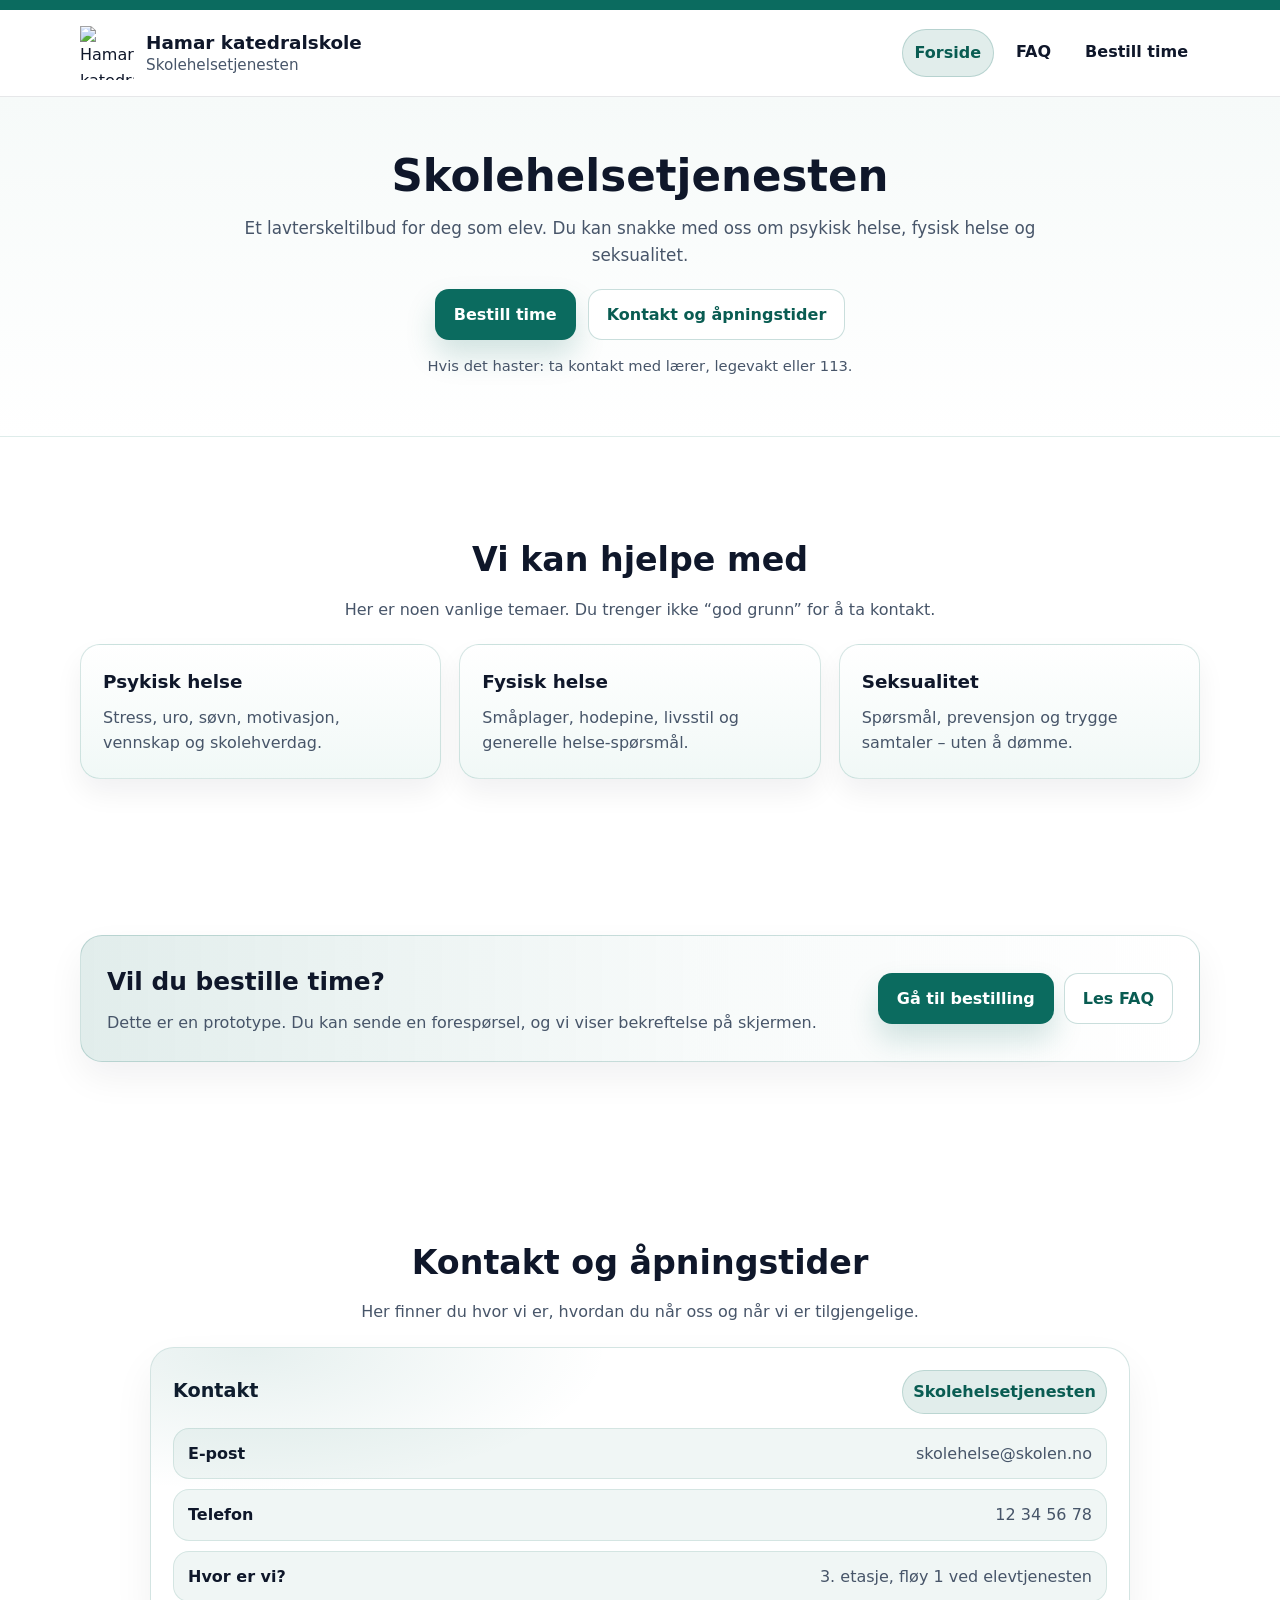
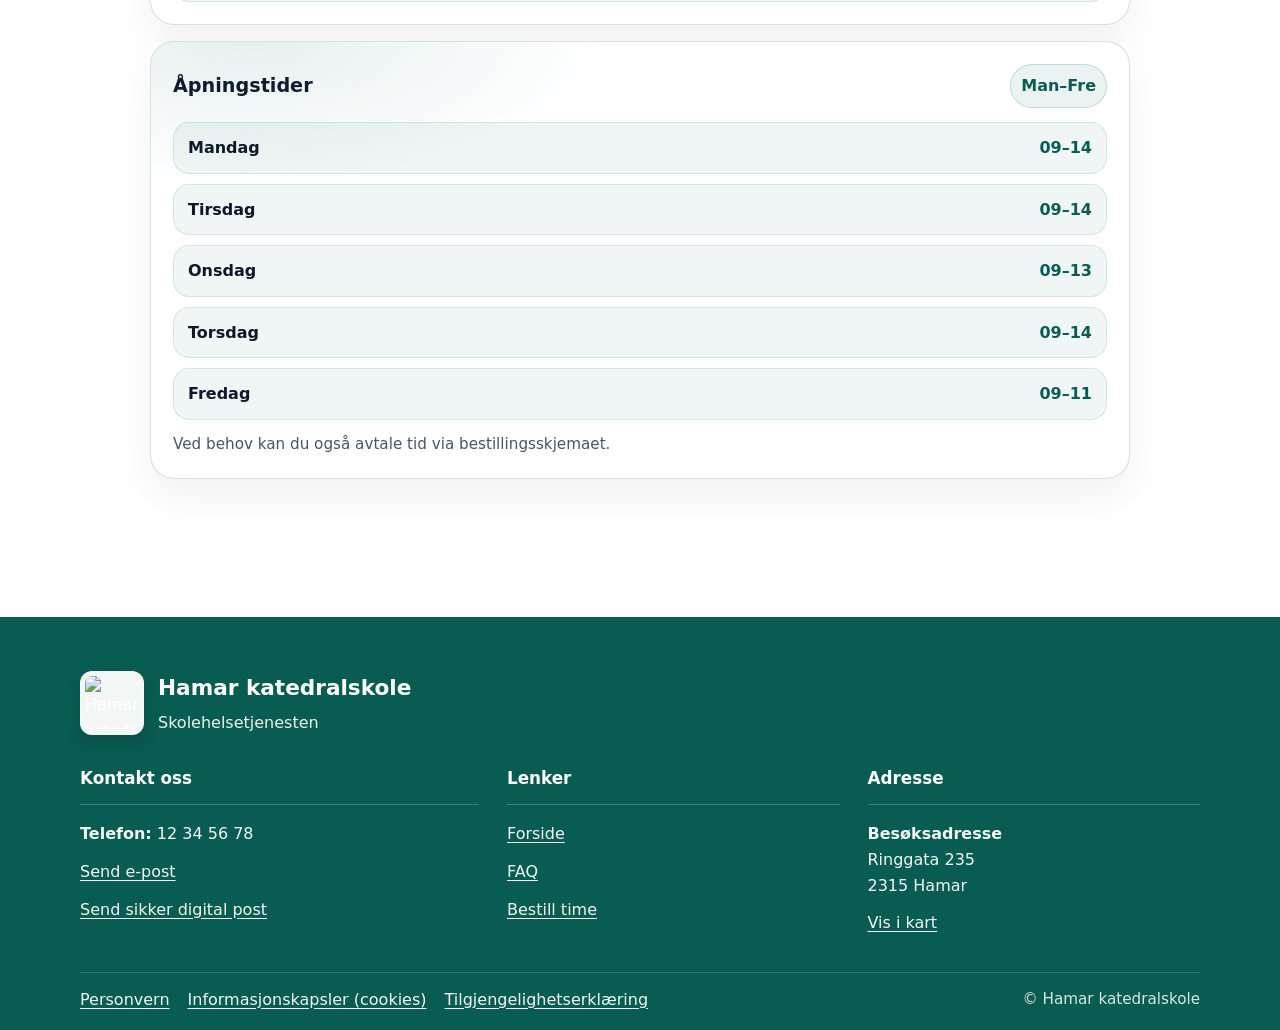
==== index.html @ e8361603 "first commit" ====
<!doctype html>
<html lang="no">
<head>
  <meta charset="utf-8" />
  <meta name="viewport" content="width=device-width, initial-scale=1.0" />
  <title>Skolehelsetjenesten | Hamar katedralskole</title>
  <link rel="stylesheet" href="assets/css/style.css" />
</head>

<body>
  <div class="accent-bar" aria-hidden="true"></div>

  <header class="header">
    <div class="container header-inner">
      <a class="brand" href="index.html" aria-label="Hamar katedralskole - Forside">
        <img src="assets/img/logo.png" alt="Hamar katedralskole" class="logo" />
        <span class="brand-text">
          <span class="brand-title">Hamar katedralskole</span>
          <span class="brand-sub">Skolehelsetjenesten</span>
        </span>
      </a>

      <nav class="nav" aria-label="Hovedmeny">
        <a class="nav-link is-active" href="index.html">Forside</a>
        <a class="nav-link" href="faq.html">FAQ</a>
        <a class="nav-link" href="bestill.html">Bestill time</a>
      </nav>
    </div>
  </header>

  <main>
    <section class="hero" id="top">
      <div class="container hero-center">
        <h1>Skolehelsetjenesten</h1>
        <p class="lead">
          Et lavterskeltilbud for deg som elev. Du kan snakke med oss om psykisk helse, fysisk helse og seksualitet.
        </p>

        <div class="btn-row">
          <a class="btn btn-primary" href="bestill.html">Bestill time</a>
          <a class="btn btn-ghost" href="#kontakt">Kontakt og åpningstider</a>
        </div>

        <p class="small-note">Hvis det haster: ta kontakt med lærer, legevakt eller 113.</p>
      </div>
    </section>

    <section class="section section-help">
      <div class="container">
        <h2 class="section-title center-title">Vi kan hjelpe med</h2>
        <p class="section-lead center-lead">
          Her er noen vanlige temaer. Du trenger ikke “god grunn” for å ta kontakt.
        </p>

        <div class="help-grid">
          <article class="help-card">
            <h3>Psykisk helse</h3>
            <p>Stress, uro, søvn, motivasjon, vennskap og skolehverdag.</p>
          </article>

          <article class="help-card">
            <h3>Fysisk helse</h3>
            <p>Småplager, hodepine, livsstil og generelle helse-spørsmål.</p>
          </article>

          <article class="help-card">
            <h3>Seksualitet</h3>
            <p>Spørsmål, prevensjon og trygge samtaler – uten å dømme.</p>
          </article>
        </div>
      </div>
    </section>

    <section class="section cta">
      <div class="container">
        <div class="cta-box">
          <div class="cta-left">
            <h2 class="cta-title">Vil du bestille time?</h2>
            <p class="cta-text">
              Dette er en prototype. Du kan sende en forespørsel, og vi viser bekreftelse på skjermen.
            </p>
          </div>

          <div class="cta-actions">
            <a class="btn btn-primary" href="bestill.html">Gå til bestilling</a>
            <a class="btn btn-ghost" href="faq.html">Les FAQ</a>
          </div>
        </div>
      </div>
    </section>

    <section class="section section-contact" id="kontakt">
      <div class="container contact-stack">
        <h2 class="section-title center-title">Kontakt og åpningstider</h2>
        <p class="section-lead center-lead">
          Her finner du hvor vi er, hvordan du når oss og når vi er tilgjengelige.
        </p>

        <div class="info-card">
          <div class="info-head">
            <h3>Kontakt</h3>
            <span class="chip">Skolehelsetjenesten</span>
          </div>

          <div class="info-rows">
            <div class="info-row">
              <span class="k">E-post</span>
              <span class="v">skolehelse@skolen.no</span>
            </div>
            <div class="info-row">
              <span class="k">Telefon</span>
              <span class="v">12 34 56 78</span>
            </div>
            <div class="info-row">
              <span class="k">Hvor er vi?</span>
              <span class="v">3. etasje, fløy 1 ved elevtjenesten</span>
            </div>
          </div>
        </div>

        <div class="info-card">
          <div class="info-head">
            <h3>Åpningstider</h3>
            <span class="chip chip-soft">Man–Fre</span>
          </div>

          <ul class="hours-list">
            <li><span>Mandag</span><span>09–14</span></li>
            <li><span>Tirsdag</span><span>09–14</span></li>
            <li><span>Onsdag</span><span>09–13</span></li>
            <li><span>Torsdag</span><span>09–14</span></li>
            <li><span>Fredag</span><span>09–11</span></li>
          </ul>

          <p class="hours-note">Ved behov kan du også avtale tid via bestillingsskjemaet.</p>
        </div>
      </div>
    </section>
  </main>

  <footer class="footer">
    <div class="container footer-top">
      <div class="footer-brand">
        <!-- Logo badge improves contrast on dark footer -->
        <img src="assets/img/logo.png" alt="Hamar katedralskole" class="footer-logo" />
        <div>
          <div class="footer-brand-title">Hamar katedralskole</div>
          <div class="footer-brand-sub">Skolehelsetjenesten</div>
        </div>
      </div>
    </div>

    <div class="container footer-grid">
      <div class="footer-col">
        <h4>Kontakt oss</h4>
        <div class="footer-line"></div>
        <p class="footer-item"><strong>Telefon:</strong> 12 34 56 78</p>
        <p class="footer-item"><a href="#">Send e-post</a></p>
        <p class="footer-item"><a href="#">Send sikker digital post</a></p>
      </div>

      <div class="footer-col">
        <h4>Lenker</h4>
        <div class="footer-line"></div>
        <p class="footer-item"><a href="index.html">Forside</a></p>
        <p class="footer-item"><a href="faq.html">FAQ</a></p>
        <p class="footer-item"><a href="bestill.html">Bestill time</a></p>
      </div>

      <div class="footer-col">
        <h4>Adresse</h4>
        <div class="footer-line"></div>
        <p class="footer-item"><strong>Besøksadresse</strong><br>Ringgata 235<br>2315 Hamar</p>
        <p class="footer-item"><a href="#">Vis i kart</a></p>
      </div>
    </div>

    <div class="container footer-bottom">
      <div class="footer-bottom-links">
        <a href="#">Personvern</a>
        <a href="#">Informasjonskapsler (cookies)</a>
        <a href="#">Tilgjengelighetserklæring</a>
      </div>
      <div class="footer-copy">© Hamar katedralskole</div>
    </div>
  </footer>
</body>
</html>
---- assets/css/style.css ----
:root{
  --green:#0b6b5f;
  --green2:#095c52;
  --bg:#ffffff;
  --soft:#f6faf9;
  --soft2:#eef7f5;
  --text:#0f172a;
  --muted:#475569;
  --line:rgba(15,23,42,.10);
  --container:1120px;
}

*{ box-sizing:border-box; }

body{
  margin:0;
  font-family: ui-sans-serif, system-ui, -apple-system, "Segoe UI", Roboto, Arial, sans-serif;
  background:var(--bg);
  color:var(--text);
  line-height:1.6;
}

a{ color:inherit; text-decoration:none; }
img{ display:block; max-width:100%; }

.container{
  width:min(var(--container), 100% - 32px);
  margin-inline:auto;
}

/* Screen-reader only text */
.sr-only{
  position:absolute !important;
  width:1px; height:1px;
  padding:0; margin:-1px;
  overflow:hidden; clip:rect(0,0,0,0);
  white-space:nowrap; border:0;
}

.accent-bar{
  height:10px;
  background:var(--green);
}

/* Header */
.header{
  position:sticky;
  top:0;
  z-index:50;
  background:#fff;
  border-bottom:1px solid var(--line);
}

.header-inner{
  display:flex;
  align-items:center;
  justify-content:space-between;
  gap:16px;
  padding:16px 0;
}

.brand{
  display:flex;
  align-items:center;
  gap:12px;
}

.logo{
  width:54px;
  height:54px;
  object-fit:contain;
}

.brand-text{
  display:flex;
  flex-direction:column;
  line-height:1.1;
}

.brand-title{
  font-weight:850;
  font-size:1.15rem;
}

.brand-sub{
  color:var(--muted);
  margin-top:4px;
  font-size:.95rem;
}

.nav{
  display:flex;
  gap:10px;
  flex-wrap:wrap;
}

.nav-link{
  padding:10px 12px;
  border-radius:999px;
  font-weight:750;
  color:var(--text);
}

.nav-link:hover{ background:rgba(11,107,95,.08); }

.nav-link.is-active{
  background:rgba(11,107,95,.12);
  color:var(--green2);
  border:1px solid rgba(11,107,95,.20);
}

/* Hero */
.hero{
  background:linear-gradient(180deg, var(--soft) 0%, #fff 100%);
  border-bottom:1px solid rgba(11,107,95,.10);
}

.hero-center{
  padding:56px 0 44px;
  text-align:center;
  max-width:900px;
}

.hero h1{
  margin:0;
  font-size: clamp(2.1rem, 3.4vw, 3.1rem);
  line-height:1.1;
}

.lead{
  margin:14px auto 20px;
  color:var(--muted);
  max-width:75ch;
  font-size: 1.05rem;
}

.small-note{
  margin-top:14px;
  color:var(--muted);
  font-size:.92rem;
}

.btn-row{
  display:flex;
  gap:12px;
  justify-content:center;
  flex-wrap:wrap;
}

.btn{
  display:inline-flex;
  align-items:center;
  justify-content:center;
  padding:12px 18px;
  border-radius:14px;
  font-weight:800;
  border:1px solid transparent;
}

.btn-primary{
  background:var(--green);
  color:#fff;
  box-shadow: 0 16px 30px rgba(11,107,95,.18);
}

.btn-primary:hover{ background:var(--green2); }

.btn-ghost{
  background:#fff;
  border-color: rgba(11,107,95,.22);
  color:var(--green2);
}

.btn-ghost:hover{ background:rgba(11,107,95,.06); }

/* Sections */
.section{ padding:78px 0; }
.section-help{ padding-top:96px; }
.section-contact{ padding-top:96px; }

.section-title{ margin:0 0 10px; font-size:1.5rem; }
.section-lead{ margin:0 0 22px; color:var(--muted); max-width:80ch; }

.center-title{
  text-align:center;
  font-size: clamp(1.8rem, 2.6vw, 2.2rem);
}

.center-lead{
  text-align:center;
  margin-left:auto;
  margin-right:auto;
  max-width: 80ch;
}

/* "Vi kan hjelpe med" cards */
.help-grid{
  display:grid;
  grid-template-columns: repeat(3, 1fr);
  gap:18px;
}

.help-card{
  background: linear-gradient(180deg, #fff 0%, var(--soft2) 120%);
  border:1px solid rgba(11,107,95,.16);
  border-radius: 20px;
  padding:22px;
  box-shadow: 0 14px 28px rgba(2,12,27,.06);
  transition: transform .18s ease, box-shadow .18s ease;
}

.help-card:hover{
  transform: translateY(-3px);
  box-shadow: 0 18px 38px rgba(2,12,27,.10);
}

.help-card h3{ margin:0 0 8px; font-size:1.15rem; }
.help-card p{ margin:0; color:var(--muted); }

/* CTA */
.cta-box{
  background: linear-gradient(90deg, rgba(11,107,95,.12) 0%, rgba(11,107,95,.03) 55%, #fff 100%);
  border:1px solid rgba(11,107,95,.20);
  border-radius: 22px;
  padding: 26px;
  box-shadow: 0 16px 36px rgba(2,12,27,.06);
  display:flex;
  align-items:center;
  justify-content:space-between;
  gap:18px;
}

.cta-title{ margin:0 0 8px; font-size:1.55rem; }
.cta-text{ margin:0; color:var(--muted); max-width:75ch; }
.cta-actions{ display:flex; gap:10px; flex-wrap:wrap; }

/* Contact */
.contact-stack{ max-width: 980px; }

.info-card{
  background:#fff;
  border:1px solid rgba(11,107,95,.18);
  border-radius: 24px;
  box-shadow: 0 18px 40px rgba(2,12,27,.06);
  padding:22px;
  margin-top:16px;
  position:relative;
  overflow:hidden;
}

.info-card::before{
  content:"";
  position:absolute;
  inset:0;
  background: radial-gradient(600px 240px at 10% 0%, rgba(11,107,95,.10), transparent 60%);
  pointer-events:none;
}

.info-head{
  display:flex;
  align-items:center;
  justify-content:space-between;
  gap:12px;
  margin-bottom:14px;
}

.info-head h3{ margin:0; font-size:1.2rem; }

.chip{
  display:inline-flex;
  align-items:center;
  padding:8px 10px;
  border-radius:999px;
  font-weight:800;
  color: var(--green2);
  background: rgba(11,107,95,.12);
  border:1px solid rgba(11,107,95,.18);
}

.chip-soft{ background: rgba(11,107,95,.08); }

.info-rows{ display:grid; gap:10px; }

.info-row{
  display:flex;
  justify-content:space-between;
  gap:14px;
  padding:12px 14px;
  border-radius:16px;
  background: rgba(11,107,95,.06);
  border:1px solid rgba(11,107,95,.12);
}

.info-row .k{ font-weight:900; min-width: 120px; }
.info-row .v{ color:var(--muted); text-align:right; }

/* Hide any contact buttons (not used on this page) */
.section-contact .info-actions{ display:none !important; }

.hours-list{
  list-style:none;
  padding:0;
  margin:0;
  display:grid;
  gap:10px;
}

.hours-list li{
  display:flex;
  justify-content:space-between;
  padding:12px 14px;
  border-radius:16px;
  background: rgba(11,107,95,.06);
  border:1px solid rgba(11,107,95,.12);
  font-weight:850;
}

.hours-list li span:last-child{
  color: var(--green2);
  font-weight:900;
}

.hours-note{
  margin:12px 0 0;
  color: var(--muted);
  font-size:.95rem;
}

/* FAQ */
.main{ padding: 28px 0 0; }

.page-head{ padding: 36px 0 10px; text-align:center; }
.page-head h1{ margin:0; font-size: clamp(1.9rem, 2.8vw, 2.4rem); }

.input{
  width:100%;
  padding:12px 14px;
  border-radius:14px;
  border:1px solid rgba(11,107,95,.22);
  background:#fff;
  outline:none;
  font-weight:650;
}

.input:focus{
  border-color: rgba(11,107,95,.45);
  box-shadow: 0 0 0 4px rgba(11,107,95,.10);
}

.faq-search{
  display:flex;
  gap:12px;
  align-items:center;
  margin-top:14px;
  flex-wrap:wrap;
}

.faq-count{
  color: var(--muted);
  font-weight:750;
}

.section-faq{ padding-top: 28px; }

.faq-list{
  display:grid;
  gap:14px;
  max-width: 980px;
}

.faq-item{
  border:1px solid rgba(11,107,95,.18);
  border-radius: 18px;
  background: linear-gradient(180deg, #fff 0%, var(--soft2) 140%);
  box-shadow: 0 14px 28px rgba(2,12,27,.06);
  overflow:hidden;
}

.faq-h{ margin:0; }

.faq-q{
  width:100%;
  text-align:left;
  padding:16px 18px;
  background:transparent;
  border:0;
  cursor:pointer;
  display:flex;
  align-items:center;
  justify-content:space-between;
  gap:12px;
  font-weight:900;
  font-size:1.05rem;
}

.faq-q:hover{ background: rgba(11,107,95,.06); }

.faq-icon{
  width:18px; height:18px;
  border:2px solid rgba(11,107,95,.45);
  border-left-color: transparent;
  border-bottom-color: transparent;
  transform: rotate(45deg);
  border-radius:3px;
  transition: transform .18s ease;
}

.faq-item.is-open .faq-icon{
  transform: rotate(225deg);
}

.faq-a{
  padding: 0 18px 16px;
  color: var(--muted);
}

.faq-a p{ margin: 10px 0 0; }

.link{
  color: var(--green2);
  text-decoration: underline;
  text-underline-offset: 3px;
  font-weight:800;
}

.faq-empty{
  margin-top: 18px;
  padding: 16px 18px;
  border-radius: 16px;
  border: 1px dashed rgba(11,107,95,.30);
  background: rgba(11,107,95,.06);
  max-width: 980px;
}

.section-resources{ padding-top: 18px; }

.resources-card{
  max-width: 980px;
  border:1px solid rgba(11,107,95,.18);
  border-radius: 22px;
  background:#fff;
  padding: 22px;
  box-shadow: 0 18px 40px rgba(2,12,27,.06);
}

.resources-list{
  margin: 10px 0 0;
  padding-left: 18px;
  color: var(--muted);
}

/* Footer */
.footer{
  background:var(--green2);
  color:#fff;
  margin-top: 60px;
  padding: 54px 0 18px;
}

.footer-top{
  display:flex;
  align-items:center;
  justify-content:flex-start;
  padding-bottom: 20px;
}

.footer-brand{
  display:flex;
  align-items:center;
  gap:14px;
}

.footer-logo{
  width:64px;
  height:64px;
  object-fit:contain;

  background: rgba(255,255,255,.95);
  border: 1px solid rgba(255,255,255,.22);
  border-radius: 12px;
  padding: 4px;
  box-shadow: 0 8px 18px rgba(0,0,0,.16);
}

.footer-brand-title{
  font-weight:900;
  font-size:1.35rem;
}

.footer-brand-sub{ opacity:.92; margin-top:4px; }

.footer-grid{
  display:grid;
  grid-template-columns: 1.2fr 1fr 1fr;
  gap:28px;
  padding: 10px 0 24px;
}

.footer-col h4{ margin:0; font-size:1.05rem; font-weight:900; }

.footer-line{
  height:1px;
  background: rgba(255,255,255,.22);
  margin:12px 0 16px;
}

.footer-item{ margin:0 0 12px; opacity:.95; }

.footer a{
  color:#fff;
  text-decoration:underline;
  text-underline-offset: 3px;
}

.footer a:hover{ opacity:.9; }

.footer-bottom{
  border-top: 1px solid rgba(255,255,255,.16);
  padding-top: 14px;
  display:flex;
  align-items:center;
  justify-content:space-between;
  gap:12px;
  flex-wrap:wrap;
}

.footer-bottom-links{
  display:flex;
  gap:18px;
  flex-wrap:wrap;
  opacity:.95;
}

.footer-copy{
  opacity:.85;
  font-size:.95rem;
}

/* Responsive */
@media (max-width: 900px){
  .help-grid{ grid-template-columns: 1fr; }
  .cta-box{ flex-direction:column; align-items:flex-start; }
  .info-row{ flex-direction:column; align-items:flex-start; }
  .info-row .v{ text-align:left; }
  .footer-grid{ grid-template-columns: 1fr; }
  .faq-search{ align-items:stretch; }
}

/* Booking form */
.center{ text-align:center; }

.section-booking{ padding-top: 28px; }

.card{
  background:#fff;
  border:1px solid rgba(11,107,95,.18);
  border-radius: 22px;
  box-shadow: 0 18px 40px rgba(2,12,27,.06);
  padding: 26px;
  max-width: 720px;
  margin: 0 auto;
}

.booking-form{
  display:grid;
  gap:16px;
}

.form-row{
  display:flex;
  flex-direction:column;
  gap:6px;
}

.form-row label{ font-weight:800; }

.form-row input,
.form-row select,
.form-row textarea{
  padding:12px 14px;
  border-radius:14px;
  border:1px solid rgba(11,107,95,.22);
  font-family:inherit;
  font-size:1rem;
}

.form-row input:focus,
.form-row select:focus,
.form-row textarea:focus{
  outline:none;
  border-color: rgba(11,107,95,.45);
  box-shadow: 0 0 0 4px rgba(11,107,95,.10);
}

.form-actions{
  display:flex;
  gap:12px;
  flex-wrap:wrap;
  margin-top:10px;
}

.form-note{
  margin-top:10px;
  color: var(--muted);
  font-size:.95rem;
}

.booking-confirmation{ text-align:center; }
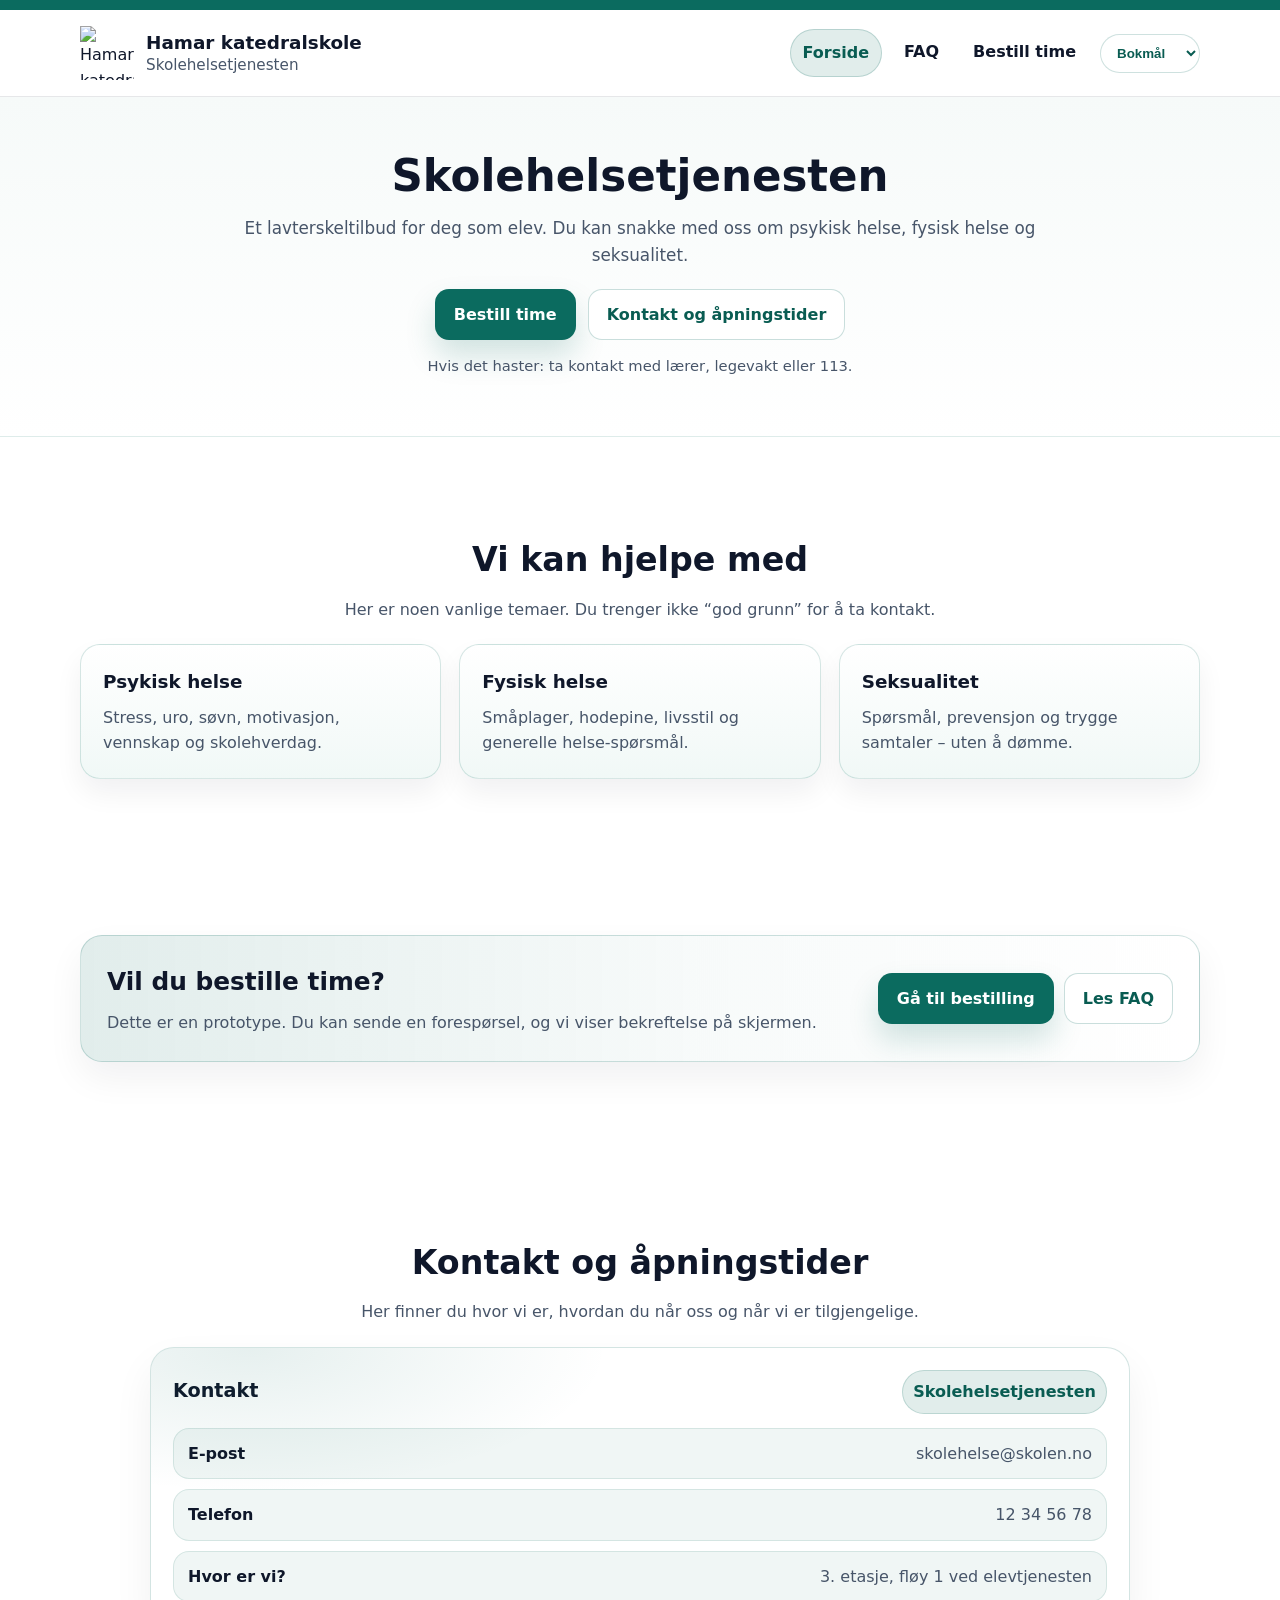
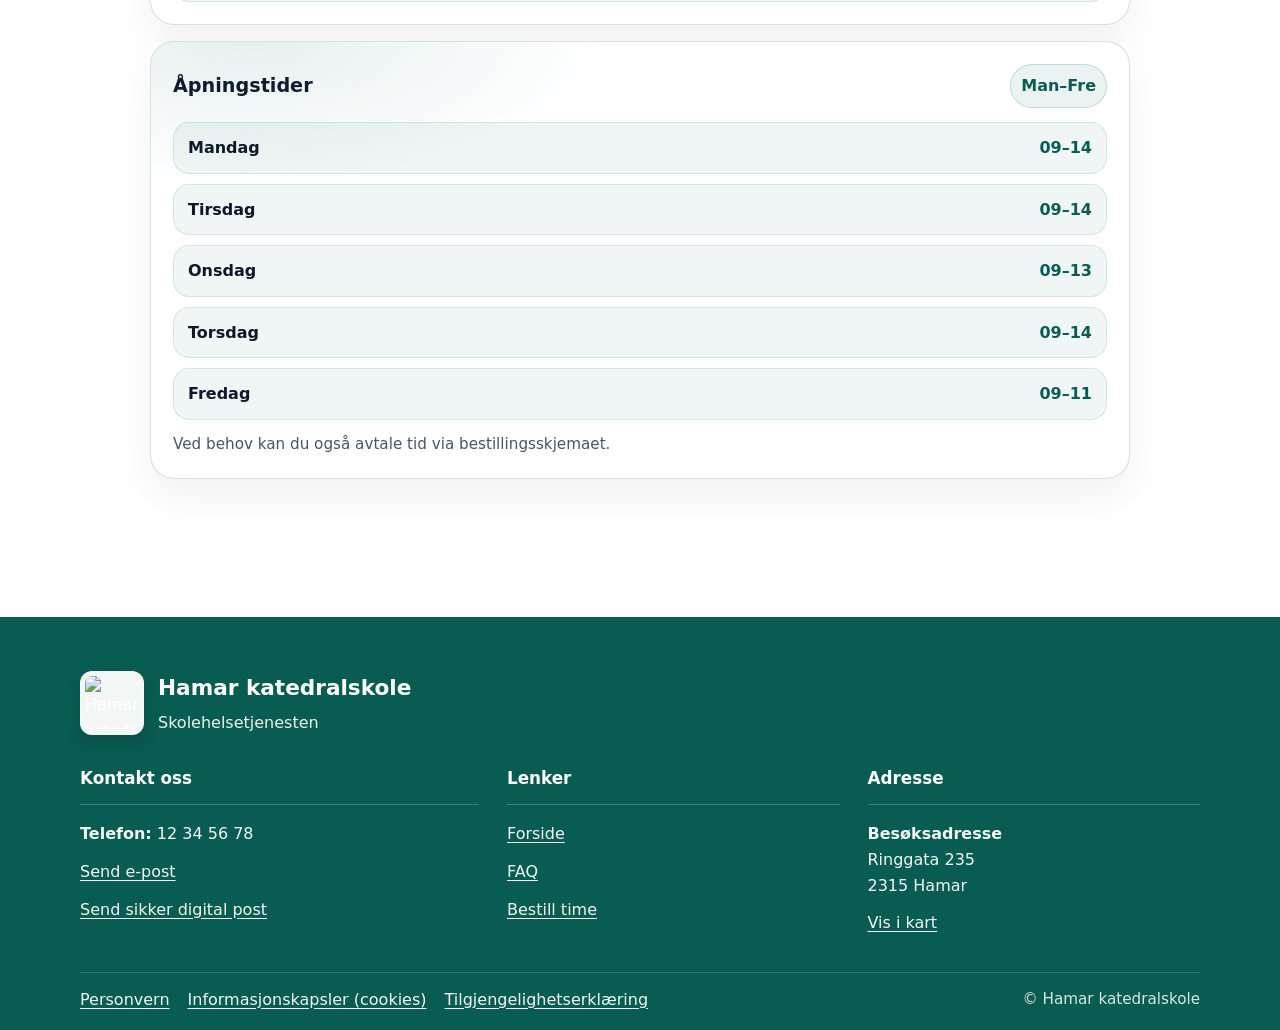
==== commit 3009f535: "Finish" ====
--- a/index.html
+++ b/index.html
@@ -16,56 +16,67 @@
         <img src="assets/img/logo.png" alt="Hamar katedralskole" class="logo" />
         <span class="brand-text">
           <span class="brand-title">Hamar katedralskole</span>
-          <span class="brand-sub">Skolehelsetjenesten</span>
+          <span class="brand-sub" data-i18n="brand_sub">Skolehelsetjenesten</span>
         </span>
       </a>
 
-      <nav class="nav" aria-label="Hovedmeny">
-        <a class="nav-link is-active" href="index.html">Forside</a>
-        <a class="nav-link" href="faq.html">FAQ</a>
-        <a class="nav-link" href="bestill.html">Bestill time</a>
-      </nav>
+      <div class="header-actions">
+        <nav class="nav" aria-label="Hovedmeny">
+          <a class="nav-link is-active" href="index.html" data-i18n="nav_home">Forside</a>
+          <a class="nav-link" href="faq.html" data-i18n="nav_faq">FAQ</a>
+          <a class="nav-link" href="bestill.html" data-i18n="nav_booking">Bestill time</a>
+        </nav>
+
+        <div class="lang-switch" aria-label="Language selector">
+          <label class="sr-only" for="langSelect">Language</label>
+          <select id="langSelect" class="lang-select">
+            <option value="nb">Bokmål</option>
+            <option value="nn">Nynorsk</option>
+            <option value="en">English</option>
+          </select>
+        </div>
+      </div>
     </div>
   </header>
 
   <main>
     <section class="hero" id="top">
       <div class="container hero-center">
-        <h1>Skolehelsetjenesten</h1>
-        <p class="lead">
+        <h1 data-i18n="hero_title">Skolehelsetjenesten</h1>
+        <p class="lead" data-i18n="hero_lead">
           Et lavterskeltilbud for deg som elev. Du kan snakke med oss om psykisk helse, fysisk helse og seksualitet.
         </p>
 
         <div class="btn-row">
-          <a class="btn btn-primary" href="bestill.html">Bestill time</a>
-          <a class="btn btn-ghost" href="#kontakt">Kontakt og åpningstider</a>
-        </div>
-
-        <p class="small-note">Hvis det haster: ta kontakt med lærer, legevakt eller 113.</p>
+          <a class="btn btn-primary" href="bestill.html" data-i18n="btn_book">Bestill time</a>
+          <a class="btn btn-ghost" href="#kontakt" data-i18n="btn_contact_hours">Kontakt og åpningstider</a>
+        </div>
+
+        <p class="small-note" data-i18n="hero_note">Hvis det haster: ta kontakt med lærer, legevakt eller 113.</p>
       </div>
     </section>
 
     <section class="section section-help">
       <div class="container">
-        <h2 class="section-title center-title">Vi kan hjelpe med</h2>
-        <p class="section-lead center-lead">
+        <h2 class="section-title center-title" data-i18n="help_title">Vi kan hjelpe med</h2>
+        <p class="section-lead center-lead" data-i18n="help_lead">
           Her er noen vanlige temaer. Du trenger ikke “god grunn” for å ta kontakt.
         </p>
 
         <div class="help-grid">
           <article class="help-card">
-            <h3>Psykisk helse</h3>
-            <p>Stress, uro, søvn, motivasjon, vennskap og skolehverdag.</p>
+            <h3 data-i18n="help_card_mental_title">Psykisk helse</h3>
+            <p data-i18n="help_card_mental_text">Stress, uro, søvn, motivasjon, vennskap og skolehverdag.</p>
           </article>
 
           <article class="help-card">
-            <h3>Fysisk helse</h3>
-            <p>Småplager, hodepine, livsstil og generelle helse-spørsmål.</p>
+            <h3 data-i18n="help_card_physical_title">Fysisk helse</h3>
+            <p data-i18n="help_card_physical_text">Småplager, hodepine, livsstil og generelle helse-spørsmål.</p>
           </article>
 
           <article class="help-card">
-            <h3>Seksualitet</h3>
-            <p>Spørsmål, prevensjon og trygge samtaler – uten å dømme.</p>
+            <h3 data-i18n="help_card_sex_title">Seksualitet</h3>
+            <p data-i18n="help_card_sex_text">Spørsmål, prevensjon og trygge samtaler – uten å dømme.</p>
           </article>
         </div>
       </div>
@@ -75,15 +86,15 @@
       <div class="container">
         <div class="cta-box">
           <div class="cta-left">
-            <h2 class="cta-title">Vil du bestille time?</h2>
-            <p class="cta-text">
+            <h2 class="cta-title" data-i18n="cta_title">Vil du bestille time?</h2>
+            <p class="cta-text" data-i18n="cta_text">
               Dette er en prototype. Du kan sende en forespørsel, og vi viser bekreftelse på skjermen.
             </p>
           </div>
 
           <div class="cta-actions">
-            <a class="btn btn-primary" href="bestill.html">Gå til bestilling</a>
-            <a class="btn btn-ghost" href="faq.html">Les FAQ</a>
+            <a class="btn btn-primary" href="bestill.html" data-i18n="cta_btn_booking">Gå til bestilling</a>
+            <a class="btn btn-ghost" href="faq.html" data-i18n="cta_btn_faq">Les FAQ</a>
           </div>
         </div>
       </div>
@@ -91,48 +102,48 @@
 
     <section class="section section-contact" id="kontakt">
       <div class="container contact-stack">
-        <h2 class="section-title center-title">Kontakt og åpningstider</h2>
-        <p class="section-lead center-lead">
+        <h2 class="section-title center-title" data-i18n="contact_title">Kontakt og åpningstider</h2>
+        <p class="section-lead center-lead" data-i18n="contact_lead">
           Her finner du hvor vi er, hvordan du når oss og når vi er tilgjengelige.
         </p>
 
         <div class="info-card">
           <div class="info-head">
-            <h3>Kontakt</h3>
-            <span class="chip">Skolehelsetjenesten</span>
+            <h3 data-i18n="contact_card_title">Kontakt</h3>
+            <span class="chip" data-i18n="contact_chip">Skolehelsetjenesten</span>
           </div>
 
           <div class="info-rows">
             <div class="info-row">
-              <span class="k">E-post</span>
+              <span class="k" data-i18n="contact_email_k">E-post</span>
               <span class="v">skolehelse@skolen.no</span>
             </div>
             <div class="info-row">
-              <span class="k">Telefon</span>
+              <span class="k" data-i18n="contact_phone_k">Telefon</span>
               <span class="v">12 34 56 78</span>
             </div>
             <div class="info-row">
-              <span class="k">Hvor er vi?</span>
-              <span class="v">3. etasje, fløy 1 ved elevtjenesten</span>
+              <span class="k" data-i18n="contact_where_k">Hvor er vi?</span>
+              <span class="v" data-i18n="contact_where_v">3. etasje, fløy 1 ved elevtjenesten</span>
             </div>
           </div>
         </div>
 
         <div class="info-card">
           <div class="info-head">
-            <h3>Åpningstider</h3>
-            <span class="chip chip-soft">Man–Fre</span>
+            <h3 data-i18n="hours_title">Åpningstider</h3>
+            <span class="chip chip-soft" data-i18n="hours_chip">Man–Fre</span>
           </div>
 
           <ul class="hours-list">
-            <li><span>Mandag</span><span>09–14</span></li>
-            <li><span>Tirsdag</span><span>09–14</span></li>
-            <li><span>Onsdag</span><span>09–13</span></li>
-            <li><span>Torsdag</span><span>09–14</span></li>
-            <li><span>Fredag</span><span>09–11</span></li>
+            <li><span data-i18n="day_mon">Mandag</span><span>09–14</span></li>
+            <li><span data-i18n="day_tue">Tirsdag</span><span>09–14</span></li>
+            <li><span data-i18n="day_wed">Onsdag</span><span>09–13</span></li>
+            <li><span data-i18n="day_thu">Torsdag</span><span>09–14</span></li>
+            <li><span data-i18n="day_fri">Fredag</span><span>09–11</span></li>
           </ul>
 
-          <p class="hours-note">Ved behov kan du også avtale tid via bestillingsskjemaet.</p>
+          <p class="hours-note" data-i18n="hours_note">Ved behov kan du også avtale tid via bestillingsskjemaet.</p>
         </div>
       </div>
     </section>
@@ -141,48 +152,228 @@
   <footer class="footer">
     <div class="container footer-top">
       <div class="footer-brand">
-        <!-- Logo badge improves contrast on dark footer -->
         <img src="assets/img/logo.png" alt="Hamar katedralskole" class="footer-logo" />
         <div>
           <div class="footer-brand-title">Hamar katedralskole</div>
-          <div class="footer-brand-sub">Skolehelsetjenesten</div>
+          <div class="footer-brand-sub" data-i18n="brand_sub">Skolehelsetjenesten</div>
         </div>
       </div>
     </div>
 
     <div class="container footer-grid">
       <div class="footer-col">
-        <h4>Kontakt oss</h4>
+        <h4 data-i18n="footer_contact">Kontakt oss</h4>
         <div class="footer-line"></div>
-        <p class="footer-item"><strong>Telefon:</strong> 12 34 56 78</p>
-        <p class="footer-item"><a href="#">Send e-post</a></p>
-        <p class="footer-item"><a href="#">Send sikker digital post</a></p>
+        <p class="footer-item"><strong data-i18n="footer_phone_k">Telefon:</strong> 12 34 56 78</p>
+        <p class="footer-item"><a href="#" data-i18n="footer_email_link">Send e-post</a></p>
+        <p class="footer-item"><a href="#" data-i18n="footer_secure_post">Send sikker digital post</a></p>
       </div>
 
       <div class="footer-col">
-        <h4>Lenker</h4>
+        <h4 data-i18n="footer_links">Lenker</h4>
         <div class="footer-line"></div>
-        <p class="footer-item"><a href="index.html">Forside</a></p>
-        <p class="footer-item"><a href="faq.html">FAQ</a></p>
-        <p class="footer-item"><a href="bestill.html">Bestill time</a></p>
+        <p class="footer-item"><a href="index.html" data-i18n="nav_home">Forside</a></p>
+        <p class="footer-item"><a href="faq.html" data-i18n="nav_faq">FAQ</a></p>
+        <p class="footer-item"><a href="bestill.html" data-i18n="nav_booking">Bestill time</a></p>
       </div>
 
       <div class="footer-col">
-        <h4>Adresse</h4>
+        <h4 data-i18n="footer_address">Adresse</h4>
         <div class="footer-line"></div>
-        <p class="footer-item"><strong>Besøksadresse</strong><br>Ringgata 235<br>2315 Hamar</p>
-        <p class="footer-item"><a href="#">Vis i kart</a></p>
+        <p class="footer-item"><strong data-i18n="footer_visit">Besøksadresse</strong><br>Ringgata 235<br>2315 Hamar</p>
+        <p class="footer-item"><a href="#" data-i18n="footer_map">Vis i kart</a></p>
       </div>
     </div>
 
     <div class="container footer-bottom">
       <div class="footer-bottom-links">
-        <a href="#">Personvern</a>
-        <a href="#">Informasjonskapsler (cookies)</a>
-        <a href="#">Tilgjengelighetserklæring</a>
+        <a href="#" data-i18n="footer_privacy">Personvern</a>
+        <a href="#" data-i18n="footer_cookies">Informasjonskapsler (cookies)</a>
+        <a href="#" data-i18n="footer_accessibility">Tilgjengelighetserklæring</a>
       </div>
       <div class="footer-copy">© Hamar katedralskole</div>
     </div>
   </footer>
+
+  <script>
+    (function () {
+      const translations = {
+        nb: {
+          page_title: "Skolehelsetjenesten | Hamar katedralskole",
+          brand_sub: "Skolehelsetjenesten",
+          nav_home: "Forside",
+          nav_faq: "FAQ",
+          nav_booking: "Bestill time",
+          hero_title: "Skolehelsetjenesten",
+          hero_lead: "Et lavterskeltilbud for deg som elev. Du kan snakke med oss om psykisk helse, fysisk helse og seksualitet.",
+          btn_book: "Bestill time",
+          btn_contact_hours: "Kontakt og åpningstider",
+          hero_note: "Hvis det haster: ta kontakt med lærer, legevakt eller 113.",
+          help_title: "Vi kan hjelpe med",
+          help_lead: "Her er noen vanlige temaer. Du trenger ikke “god grunn” for å ta kontakt.",
+          help_card_mental_title: "Psykisk helse",
+          help_card_mental_text: "Stress, uro, søvn, motivasjon, vennskap og skolehverdag.",
+          help_card_physical_title: "Fysisk helse",
+          help_card_physical_text: "Småplager, hodepine, livsstil og generelle helse-spørsmål.",
+          help_card_sex_title: "Seksualitet",
+          help_card_sex_text: "Spørsmål, prevensjon og trygge samtaler – uten å dømme.",
+          cta_title: "Vil du bestille time?",
+          cta_text: "Dette er en prototype. Du kan sende en forespørsel, og vi viser bekreftelse på skjermen.",
+          cta_btn_booking: "Gå til bestilling",
+          cta_btn_faq: "Les FAQ",
+          contact_title: "Kontakt og åpningstider",
+          contact_lead: "Her finner du hvor vi er, hvordan du når oss og når vi er tilgjengelige.",
+          contact_card_title: "Kontakt",
+          contact_chip: "Skolehelsetjenesten",
+          contact_email_k: "E-post",
+          contact_phone_k: "Telefon",
+          contact_where_k: "Hvor er vi?",
+          contact_where_v: "3. etasje, fløy 1 ved elevtjenesten",
+          hours_title: "Åpningstider",
+          hours_chip: "Man–Fre",
+          day_mon: "Mandag",
+          day_tue: "Tirsdag",
+          day_wed: "Onsdag",
+          day_thu: "Torsdag",
+          day_fri: "Fredag",
+          hours_note: "Ved behov kan du også avtale tid via bestillingsskjemaet.",
+          footer_contact: "Kontakt oss",
+          footer_phone_k: "Telefon:",
+          footer_email_link: "Send e-post",
+          footer_secure_post: "Send sikker digital post",
+          footer_links: "Lenker",
+          footer_address: "Adresse",
+          footer_visit: "Besøksadresse",
+          footer_map: "Vis i kart",
+          footer_privacy: "Personvern",
+          footer_cookies: "Informasjonskapsler (cookies)",
+          footer_accessibility: "Tilgjengelighetserklæring"
+        },
+        nn: {
+          page_title: "Skulehelsetenesta | Hamar katedralskole",
+          brand_sub: "Skulehelsetenesta",
+          nav_home: "Framside",
+          nav_faq: "FAQ",
+          nav_booking: "Bestill time",
+          hero_title: "Skulehelsetenesta",
+          hero_lead: "Eit lågterskeltilbod for deg som elev. Du kan snakke med oss om psykisk helse, fysisk helse og seksualitet.",
+          btn_book: "Bestill time",
+          btn_contact_hours: "Kontakt og opningstider",
+          hero_note: "Om det hastar: ta kontakt med lærar, legevakt eller 113.",
+          help_title: "Vi kan hjelpe med",
+          help_lead: "Her er nokre vanlege tema. Du treng ikkje “god grunn” for å ta kontakt.",
+          help_card_mental_title: "Psykisk helse",
+          help_card_mental_text: "Stress, uro, søvn, motivasjon, vennskap og skulekvardag.",
+          help_card_physical_title: "Fysisk helse",
+          help_card_physical_text: "Småplager, hovudpine, livsstil og generelle helsespørsmål.",
+          help_card_sex_title: "Seksualitet",
+          help_card_sex_text: "Spørsmål, prevensjon og trygge samtalar – utan å døme.",
+          cta_title: "Vil du bestille time?",
+          cta_text: "Dette er ein prototype. Du kan sende ein førespurnad, og vi viser stadfesting på skjermen.",
+          cta_btn_booking: "Gå til bestilling",
+          cta_btn_faq: "Les FAQ",
+          contact_title: "Kontakt og opningstider",
+          contact_lead: "Her finn du kvar vi er, korleis du når oss og når vi er tilgjengelege.",
+          contact_card_title: "Kontakt",
+          contact_chip: "Skulehelsetenesta",
+          contact_email_k: "E-post",
+          contact_phone_k: "Telefon",
+          contact_where_k: "Kvar er vi?",
+          contact_where_v: "3. etasje, fløy 1 ved elevtenesta",
+          hours_title: "Opningstider",
+          hours_chip: "Man–Fre",
+          day_mon: "Måndag",
+          day_tue: "Tysdag",
+          day_wed: "Onsdag",
+          day_thu: "Torsdag",
+          day_fri: "Fredag",
+          hours_note: "Ved behov kan du òg avtale tid via bestillingsskjemaet.",
+          footer_contact: "Kontakt oss",
+          footer_phone_k: "Telefon:",
+          footer_email_link: "Send e-post",
+          footer_secure_post: "Send sikker digital post",
+          footer_links: "Lenker",
+          footer_address: "Adresse",
+          footer_visit: "Besøksadresse",
+          footer_map: "Vis i kart",
+          footer_privacy: "Personvern",
+          footer_cookies: "Informasjonskapslar (cookies)",
+          footer_accessibility: "Tilgjengefråsegn"
+        },
+        en: {
+          page_title: "School Health Service | Hamar katedralskole",
+          brand_sub: "School Health Service",
+          nav_home: "Home",
+          nav_faq: "FAQ",
+          nav_booking: "Book appointment",
+          hero_title: "School Health Service",
+          hero_lead: "A low-threshold service for students. You can talk to us about mental health, physical health, and sexuality.",
+          btn_book: "Book appointment",
+          btn_contact_hours: "Contact & opening hours",
+          hero_note: "If it’s urgent: contact a teacher, emergency clinic, or call 113.",
+          help_title: "We can help with",
+          help_lead: "Here are some common topics. You don’t need a “good reason” to reach out.",
+          help_card_mental_title: "Mental health",
+          help_card_mental_text: "Stress, anxiety, sleep, motivation, friendships and school life.",
+          help_card_physical_title: "Physical health",
+          help_card_physical_text: "Minor issues, headaches, lifestyle and general health questions.",
+          help_card_sex_title: "Sexuality",
+          help_card_sex_text: "Questions, contraception and safe conversations — without judgment.",
+          cta_title: "Want to book an appointment?",
+          cta_text: "This is a prototype. You can send a request and we show a confirmation on screen.",
+          cta_btn_booking: "Go to booking",
+          cta_btn_faq: "Read FAQ",
+          contact_title: "Contact & opening hours",
+          contact_lead: "Here you’ll find where we are, how to reach us and when we’re available.",
+          contact_card_title: "Contact",
+          contact_chip: "School Health Service",
+          contact_email_k: "Email",
+          contact_phone_k: "Phone",
+          contact_where_k: "Where are we?",
+          contact_where_v: "3rd floor, wing 1 by student services",
+          hours_title: "Opening hours",
+          hours_chip: "Mon–Fri",
+          day_mon: "Monday",
+          day_tue: "Tuesday",
+          day_wed: "Wednesday",
+          day_thu: "Thursday",
+          day_fri: "Friday",
+          hours_note: "If needed, you can also request a time via the booking form.",
+          footer_contact: "Contact",
+          footer_phone_k: "Phone:",
+          footer_email_link: "Send email",
+          footer_secure_post: "Send secure digital post",
+          footer_links: "Links",
+          footer_address: "Address",
+          footer_visit: "Visiting address",
+          footer_map: "View on map",
+          footer_privacy: "Privacy",
+          footer_cookies: "Cookies",
+          footer_accessibility: "Accessibility statement"
+        }
+      };
+
+      const select = document.getElementById("langSelect");
+      const saved = localStorage.getItem("lang") || "nb";
+
+      function applyLang(lang) {
+        const dict = translations[lang] || translations.nb;
+
+        document.title = dict.page_title;
+        document.documentElement.lang = (lang === "en") ? "en" : (lang === "nn" ? "nn" : "no");
+
+        document.querySelectorAll("[data-i18n]").forEach(el => {
+          const key = el.getAttribute("data-i18n");
+          if (dict[key] != null) el.textContent = dict[key];
+        });
+
+        localStorage.setItem("lang", lang);
+      }
+
+      select.value = saved;
+      applyLang(saved);
+      select.addEventListener("change", (e) => applyLang(e.target.value));
+    })();
+  </script>
 </body>
-</html>
+</html>
--- a/assets/css/style.css
+++ b/assets/css/style.css
@@ -109,6 +109,35 @@
   border:1px solid rgba(11,107,95,.20);
 }
 
+/* Header actions (nav + language switch) */
+.header-actions{
+  display:flex;
+  align-items:center;
+  gap:12px;
+  flex-wrap:wrap;
+  justify-content:flex-end;
+}
+
+.lang-switch{
+  display:flex;
+  align-items:center;
+}
+
+.lang-select{
+  padding:10px 12px;
+  border-radius:999px;
+  border:1px solid rgba(11,107,95,.20);
+  background:#fff;
+  color:var(--green2);
+  font-weight:800;
+  outline:none;
+}
+
+.lang-select:focus{
+  border-color: rgba(11,107,95,.45);
+  box-shadow: 0 0 0 4px rgba(11,107,95,.10);
+}
+
 /* Hero */
 .hero{
   background:linear-gradient(180deg, var(--soft) 0%, #fff 100%);
@@ -474,7 +503,6 @@
   width:64px;
   height:64px;
   object-fit:contain;
-
   background: rgba(255,255,255,.95);
   border: 1px solid rgba(255,255,255,.22);
   border-radius: 12px;
@@ -535,6 +563,67 @@
   opacity:.85;
   font-size:.95rem;
 }
+
+/* Booking form */
+.center{ text-align:center; }
+
+.section-booking{ padding-top: 28px; }
+
+.card{
+  background:#fff;
+  border:1px solid rgba(11,107,95,.18);
+  border-radius: 22px;
+  box-shadow: 0 18px 40px rgba(2,12,27,.06);
+  padding: 26px;
+  max-width: 720px;
+  margin: 0 auto;
+}
+
+.booking-form{
+  display:grid;
+  gap:16px;
+}
+
+.form-row{
+  display:flex;
+  flex-direction:column;
+  gap:6px;
+}
+
+.form-row label{ font-weight:800; }
+
+.form-row input,
+.form-row select,
+.form-row textarea{
+  padding:12px 14px;
+  border-radius:14px;
+  border:1px solid rgba(11,107,95,.22);
+  font-family:inherit;
+  font-size:1rem;
+}
+
+.form-row input:focus,
+.form-row select:focus,
+.form-row textarea:focus{
+  outline:none;
+  border-color: rgba(11,107,95,.45);
+  box-shadow: 0 0 0 4px rgba(11,107,95,.10);
+}
+
+.form-actions{
+  display:flex;
+  gap:12px;
+  flex-wrap:wrap;
+  margin-top:10px;
+}
+
+.form-note{
+  margin-top:10px;
+  color: var(--muted);
+  font-size:.95rem;
+}
+
+.booking-confirmation{ text-align:center; }
 
 /* Responsive */
 @media (max-width: 900px){
@@ -546,63 +635,14 @@
   .faq-search{ align-items:stretch; }
 }
 
-/* Booking form */
-.center{ text-align:center; }
-
-.section-booking{ padding-top: 28px; }
-
-.card{
-  background:#fff;
-  border:1px solid rgba(11,107,95,.18);
-  border-radius: 22px;
-  box-shadow: 0 18px 40px rgba(2,12,27,.06);
-  padding: 26px;
-  max-width: 720px;
-  margin: 0 auto;
-}
-
-.booking-form{
-  display:grid;
-  gap:16px;
-}
-
-.form-row{
-  display:flex;
-  flex-direction:column;
-  gap:6px;
-}
-
-.form-row label{ font-weight:800; }
-
-.form-row input,
-.form-row select,
-.form-row textarea{
-  padding:12px 14px;
-  border-radius:14px;
-  border:1px solid rgba(11,107,95,.22);
-  font-family:inherit;
-  font-size:1rem;
-}
-
-.form-row input:focus,
-.form-row select:focus,
-.form-row textarea:focus{
-  outline:none;
-  border-color: rgba(11,107,95,.45);
-  box-shadow: 0 0 0 4px rgba(11,107,95,.10);
-}
-
-.form-actions{
-  display:flex;
-  gap:12px;
-  flex-wrap:wrap;
-  margin-top:10px;
-}
-
-.form-note{
-  margin-top:10px;
-  color: var(--muted);
-  font-size:.95rem;
-}
-
-.booking-confirmation{ text-align:center; }
+/* Mobile tweaks (phones) */
+@media (max-width: 640px){
+  .header-actions{
+    width:100%;
+    justify-content:space-between;
+  }
+
+  .lang-select{
+    padding:10px 12px;
+  }
+}
